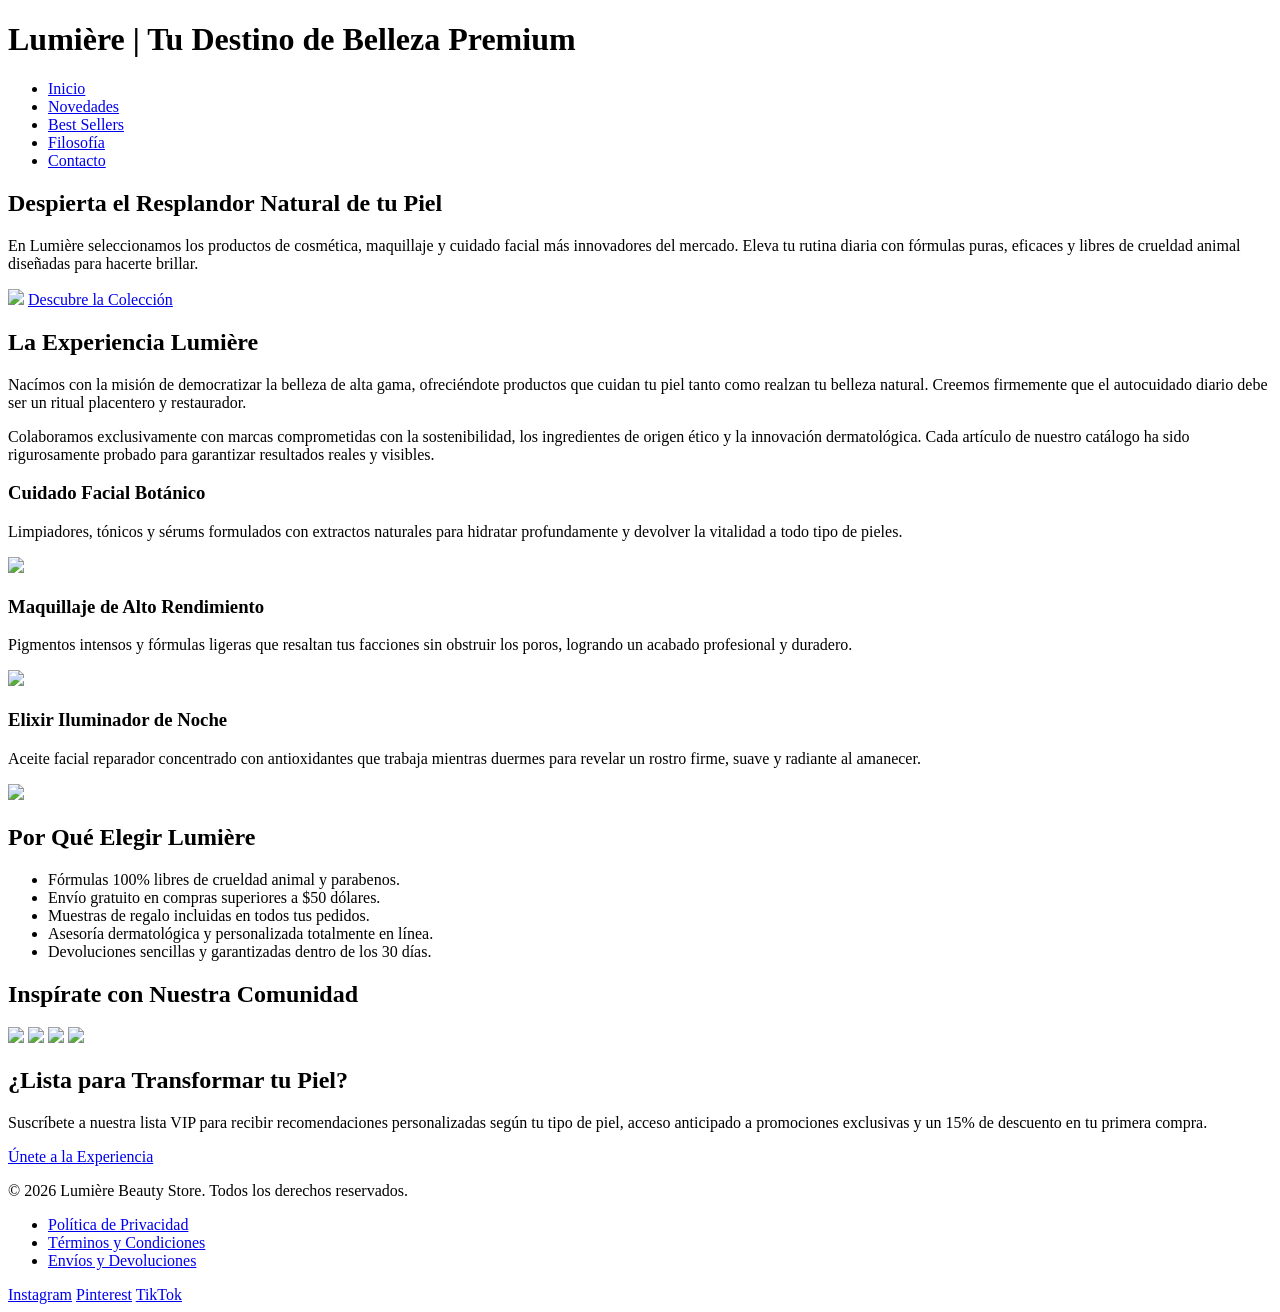
==== index.html @ 3237c7e6 "Add files via upload" ====
<!DOCTYPE html>
<html lang="es">
<head>
    <title>Lumière Beauty Store | Cosmética Premium y Cuidado Facial</title>
    <meta charset="utf-8">
    <link rel="icon" type="image/x-icon" href="/Users/isabellacalzada/Downloads/1PA4/imagenes/pestana.png">
    <meta name="description" content="Descubre productos de belleza, maquillaje y cuidado de la piel premium en Lumière. Revela tu resplandor natural con marcas exclusivas.">
    <meta name="keywords" content="belleza, maquillaje, cuidado de la piel, cosméticos premium, belleza limpia, skincare, sérums, labiales, rutinas faciales, cosmética natural">
    <meta name="viewport" content="width=device-width, initial-scale=1.0">
    <meta name="author" content="Isabella Calzada Ronquillo">
    <link rel="stylesheet" href="stylesheet.css">
</head>
<body>
    <header>
        <h1>Lumière | Tu Destino de Belleza Premium</h1>
        <nav>
            <ul>
                <li><a href="#inicio">Inicio</a></li>
                <li><a href="#novedades">Novedades</a></li>
                <li><a href="#bestsellers">Best Sellers</a></li>
                <li><a href="#filosofia">Filosofía</a></li>
                <li><a href="#contacto">Contacto</a></li>
            </ul>
        </nav>
    </header>

    <main>
        <!-- SECCIÓN HERO / BIENVENIDA -->
        <section id="inicio">
            <h2>Despierta el Resplandor Natural de tu Piel</h2>
            <p>En Lumière seleccionamos los productos de cosmética, maquillaje y cuidado facial más innovadores del mercado. Eleva tu rutina diaria con fórmulas puras, eficaces y libres de crueldad animal diseñadas para hacerte brillar.</p>
            <img src="#" href="imagenes/4c03546e60f621ffc27c9888ca8d1ead.jpg">
            <a href="#bestsellers" class="btn">Descubre la Colección</a>
        </section>

        <!-- SECCIÓN SOBRE NOSOTROS -->
        <section id="filosofia">
            <h2>La Experiencia Lumière</h2>
            <p>Nacímos con la misión de democratizar la belleza de alta gama, ofreciéndote productos que cuidan tu piel tanto como realzan tu belleza natural. Creemos firmemente que el autocuidado diario debe ser un ritual placentero y restaurador.</p>
            <p>Colaboramos exclusivamente con marcas comprometidas con la sostenibilidad, los ingredientes de origen ético y la innovación dermatológica. Cada artículo de nuestro catálogo ha sido rigurosamente probado para garantizar resultados reales y visibles.</p>
        </section>

        <!-- SECCIÓN DE ARTÍCULOS / TARJETAS -->
        <section id="bestsellers">
            <article>
                <h3>Cuidado Facial Botánico</h3>
                <p>Limpiadores, tónicos y sérums formulados con extractos naturales para hidratar profundamente y devolver la vitalidad a todo tipo de pieles.</p>
                <img src="#" href="imagenes/913eb0625ee6544a181ee4e82569eb4c.jpg">
            </article>

            <article>
                <h3>Maquillaje de Alto Rendimiento</h3>
                <p>Pigmentos intensos y fórmulas ligeras que resaltan tus facciones sin obstruir los poros, logrando un acabado profesional y duradero.</p>
                <img src="#" hrf="imagenes/c588f1fe53d2a0239f1650ea42d154e9.jpg">
            </article>

            <article>
                <h3>Elixir Iluminador de Noche</h3>
                <p>Aceite facial reparador concentrado con antioxidantes que trabaja mientras duermes para revelar un rostro firme, suave y radiante al amanecer.</p>
                <img src="#" href="imagenes/750221b7646163452348b482f5197c90.jpg">
            </article>
        </section>

        <!-- SECCIÓN DE LISTA (BENEFICIOS) -->
        <section id="novedades">
            <h2>Por Qué Elegir Lumière</h2>
            <ul>
                <li>Fórmulas 100% libres de crueldad animal y parabenos.</li>
                <li>Envío gratuito en compras superiores a $50 dólares.</li>
                <li>Muestras de regalo incluidas en todos tus pedidos.</li>
                <li>Asesoría dermatológica y personalizada totalmente en línea.</li>
                <li>Devoluciones sencillas y garantizadas dentro de los 30 días.</li>
            </ul>
        </section>

        <!-- SECCIÓN GALERÍA -->
        <section id="galeria">
            <h2>Inspírate con Nuestra Comunidad</h2>
            <div>
                <img src="#" href="/Users/isabellacalzada/Downloads/1PA4/imagenes/cf144bb5e4d10c95e8c64c099334eb7f.jpg">
                <img src="#" href="/Users/isabellacalzada/Downloads/1PA4/imagenes/abc7ba93733a7ad544b3c2c9cb7d32a9.jpg">
                <img src="#" href="/Users/isabellacalzada/Downloads/1PA4/imagenes/0a27c1de9cbaa02b1a52205fb87a1ec4.jpg">
                <img src="#" href="/Users/isabellacalzada/Downloads/1PA4/imagenes/8c99d8508c13d98e893522ca09185ee6.jpg">
            </div>
        </section>
        <!-- SECCIÓN DE CONTACTO Y CIERRE -->
        <section id="contacto">
            <h2>¿Lista para Transformar tu Piel?</h2>
            <p>Suscríbete a nuestra lista VIP para recibir recomendaciones personalizadas según tu tipo de piel, acceso anticipado a promociones exclusivas y un 15% de descuento en tu primera compra.</p>
            <a href="#" class="btn">Únete a la Experiencia</a>
        </section>
    </main>

    <!-- FOOTER -->
    <footer>
        <p>&copy; 2026 Lumière Beauty Store. Todos los derechos reservados.</p>
        <nav>
            <ul>
                <li><a href="#">Política de Privacidad</a></li>
                <li><a href="#">Términos y Condiciones</a></li>
                <li><a href="#">Envíos y Devoluciones</a></li>
            </ul>
        </nav>
        <div>
            <a href="#">Instagram</a>
            <a href="#">Pinterest</a>
            <a href="#">TikTok</a>
        </div>
    </footer>
</body>
</html>
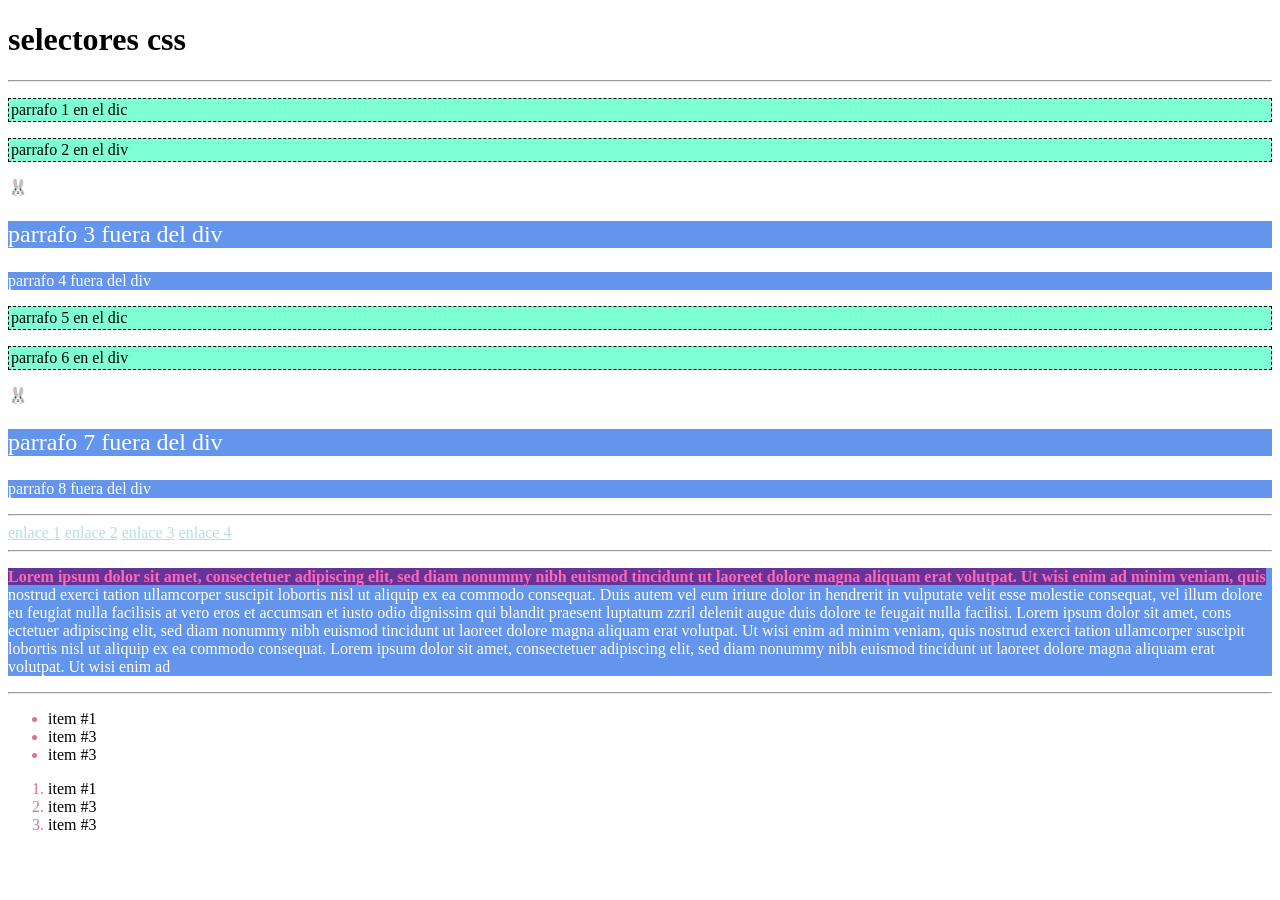
==== commit 027efaa5: "Add files via upload" ====
--- a/index.html
+++ b/index.html
@@ -1,111 +1,46 @@
 <!DOCTYPE html>
-<html lang="es">
-<head>
-    <title>Lumière Beauty Store | Cosmética Premium y Cuidado Facial</title>
-    <meta charset="utf-8">
-    <link rel="icon" type="image/x-icon" href="/Users/isabellacalzada/Downloads/1PA4/imagenes/pestana.png">
-    <meta name="description" content="Descubre productos de belleza, maquillaje y cuidado de la piel premium en Lumière. Revela tu resplandor natural con marcas exclusivas.">
-    <meta name="keywords" content="belleza, maquillaje, cuidado de la piel, cosméticos premium, belleza limpia, skincare, sérums, labiales, rutinas faciales, cosmética natural">
-    <meta name="viewport" content="width=device-width, initial-scale=1.0">
-    <meta name="author" content="Isabella Calzada Ronquillo">
-    <link rel="stylesheet" href="stylesheet.css">
-</head>
-<body>
-    <header>
-        <h1>Lumière | Tu Destino de Belleza Premium</h1>
-        <nav>
-            <ul>
-                <li><a href="#inicio">Inicio</a></li>
-                <li><a href="#novedades">Novedades</a></li>
-                <li><a href="#bestsellers">Best Sellers</a></li>
-                <li><a href="#filosofia">Filosofía</a></li>
-                <li><a href="#contacto">Contacto</a></li>
-            </ul>
-        </nav>
-    </header>
-
-    <main>
-        <!-- SECCIÓN HERO / BIENVENIDA -->
-        <section id="inicio">
-            <h2>Despierta el Resplandor Natural de tu Piel</h2>
-            <p>En Lumière seleccionamos los productos de cosmética, maquillaje y cuidado facial más innovadores del mercado. Eleva tu rutina diaria con fórmulas puras, eficaces y libres de crueldad animal diseñadas para hacerte brillar.</p>
-            <img src="#" href="imagenes/4c03546e60f621ffc27c9888ca8d1ead.jpg">
-            <a href="#bestsellers" class="btn">Descubre la Colección</a>
-        </section>
-
-        <!-- SECCIÓN SOBRE NOSOTROS -->
-        <section id="filosofia">
-            <h2>La Experiencia Lumière</h2>
-            <p>Nacímos con la misión de democratizar la belleza de alta gama, ofreciéndote productos que cuidan tu piel tanto como realzan tu belleza natural. Creemos firmemente que el autocuidado diario debe ser un ritual placentero y restaurador.</p>
-            <p>Colaboramos exclusivamente con marcas comprometidas con la sostenibilidad, los ingredientes de origen ético y la innovación dermatológica. Cada artículo de nuestro catálogo ha sido rigurosamente probado para garantizar resultados reales y visibles.</p>
-        </section>
-
-        <!-- SECCIÓN DE ARTÍCULOS / TARJETAS -->
-        <section id="bestsellers">
-            <article>
-                <h3>Cuidado Facial Botánico</h3>
-                <p>Limpiadores, tónicos y sérums formulados con extractos naturales para hidratar profundamente y devolver la vitalidad a todo tipo de pieles.</p>
-                <img src="#" href="imagenes/913eb0625ee6544a181ee4e82569eb4c.jpg">
-            </article>
-
-            <article>
-                <h3>Maquillaje de Alto Rendimiento</h3>
-                <p>Pigmentos intensos y fórmulas ligeras que resaltan tus facciones sin obstruir los poros, logrando un acabado profesional y duradero.</p>
-                <img src="#" hrf="imagenes/c588f1fe53d2a0239f1650ea42d154e9.jpg">
-            </article>
-
-            <article>
-                <h3>Elixir Iluminador de Noche</h3>
-                <p>Aceite facial reparador concentrado con antioxidantes que trabaja mientras duermes para revelar un rostro firme, suave y radiante al amanecer.</p>
-                <img src="#" href="imagenes/750221b7646163452348b482f5197c90.jpg">
-            </article>
-        </section>
-
-        <!-- SECCIÓN DE LISTA (BENEFICIOS) -->
-        <section id="novedades">
-            <h2>Por Qué Elegir Lumière</h2>
-            <ul>
-                <li>Fórmulas 100% libres de crueldad animal y parabenos.</li>
-                <li>Envío gratuito en compras superiores a $50 dólares.</li>
-                <li>Muestras de regalo incluidas en todos tus pedidos.</li>
-                <li>Asesoría dermatológica y personalizada totalmente en línea.</li>
-                <li>Devoluciones sencillas y garantizadas dentro de los 30 días.</li>
-            </ul>
-        </section>
-
-        <!-- SECCIÓN GALERÍA -->
-        <section id="galeria">
-            <h2>Inspírate con Nuestra Comunidad</h2>
-            <div>
-                <img src="#" href="/Users/isabellacalzada/Downloads/1PA4/imagenes/cf144bb5e4d10c95e8c64c099334eb7f.jpg">
-                <img src="#" href="/Users/isabellacalzada/Downloads/1PA4/imagenes/abc7ba93733a7ad544b3c2c9cb7d32a9.jpg">
-                <img src="#" href="/Users/isabellacalzada/Downloads/1PA4/imagenes/0a27c1de9cbaa02b1a52205fb87a1ec4.jpg">
-                <img src="#" href="/Users/isabellacalzada/Downloads/1PA4/imagenes/8c99d8508c13d98e893522ca09185ee6.jpg">
-            </div>
-        </section>
-        <!-- SECCIÓN DE CONTACTO Y CIERRE -->
-        <section id="contacto">
-            <h2>¿Lista para Transformar tu Piel?</h2>
-            <p>Suscríbete a nuestra lista VIP para recibir recomendaciones personalizadas según tu tipo de piel, acceso anticipado a promociones exclusivas y un 15% de descuento en tu primera compra.</p>
-            <a href="#" class="btn">Únete a la Experiencia</a>
-        </section>
-    </main>
-
-    <!-- FOOTER -->
-    <footer>
-        <p>&copy; 2026 Lumière Beauty Store. Todos los derechos reservados.</p>
-        <nav>
-            <ul>
-                <li><a href="#">Política de Privacidad</a></li>
-                <li><a href="#">Términos y Condiciones</a></li>
-                <li><a href="#">Envíos y Devoluciones</a></li>
-            </ul>
-        </nav>
+<html>
+    <head> 
+        <title>selectores</title>
+        <meta charset="utf-8">
+        <link rel="stylesheet" href="stylesheet.css">
+    </head>
+    <body>
+        <h1>selectores css</h1>
+        <hr/>
         <div>
-            <a href="#">Instagram</a>
-            <a href="#">Pinterest</a>
-            <a href="#">TikTok</a>
+           <p>parrafo 1 en el dic</p>
+           <p>parrafo 2 en el div</p> 
         </div>
-    </footer>
-</body>
+        <p>parrafo 3 fuera del div</p>
+        <p>parrafo 4 fuera del div</p>
+         <div>
+           <p>parrafo 5 en el dic</p>
+           <p>parrafo 6 en el div</p> 
+        </div>
+        <p>parrafo 7 fuera del div</p>
+        <p>parrafo 8 fuera del div</p>
+        <hr/>
+        <a class="link" href="#1">enlace 1</a>
+        <a class="link" href="#2">enlace 2</a>
+        <a class="link" href="#3">enlace 3</a>
+        <a class="link" href="#4">enlace 4</a>
+        <hr/>
+        <p id="lorem">
+            Lorem ipsum dolor sit amet, consectetuer adipiscing elit, sed diam nonummy nibh euismod tincidunt ut laoreet dolore magna aliquam erat volutpat. Ut wisi enim ad minim veniam, quis nostrud exerci tation ullamcorper suscipit lobortis nisl ut aliquip ex ea commodo consequat. Duis autem vel eum iriure dolor in hendrerit in vulputate velit esse molestie consequat, vel illum dolore eu feugiat nulla facilisis at vero eros et accumsan et iusto odio dignissim qui blandit praesent luptatum zzril delenit augue duis dolore te feugait nulla facilisi.
+Lorem ipsum dolor sit amet, cons ectetuer adipiscing elit, sed diam nonummy nibh euismod tincidunt ut laoreet dolore magna aliquam erat volutpat. Ut wisi enim ad minim veniam, quis nostrud exerci tation ullamcorper suscipit lobortis nisl ut aliquip ex ea commodo consequat.
+Lorem ipsum dolor sit amet, consectetuer adipiscing elit, sed diam nonummy nibh euismod tincidunt ut laoreet dolore magna aliquam erat volutpat. Ut wisi enim ad 
+        </p>
+        <hr/>
+        <ul>
+            <li>item #1</li>
+            <li>item #3</li>
+            <li>item #3</li>
+        </ul>
+        <ol>
+            <li>item #1</li>
+            <li>item #3</li>
+            <li>item #3</li>
+        </ol>
+    </body>
 </html>
--- a/stylesheet.css
+++ b/stylesheet.css
@@ -0,0 +1,73 @@
+/* CONBINADOR DESCENDIENTE
+div p {
+    background-color: pink;
+    font-family: 'Franklin Gothic Medium', 'Arial Narrow', Arial, sans-serif;
+    font-weight: bold;
+}*/
+
+div > p {
+    background-color: aquamarine;
+    padding: 2px;
+    border: 1px dashed black;
+}
+
+/* COMBINADOR SIGUIENTE HERMANO */
+
+div + p{
+    background-color: coral;
+    color: cornsilk;
+    font-size: 24px;
+}
+
+div ~ p{
+    background-color: cornflowerblue;
+    color: white;
+}
+
+.link:hover{
+    color : plum;
+}
+
+.link:link{
+    color: powderblue;
+}
+
+.link:focus{
+    font-weight: bold;
+}
+
+.link:active{
+    color: violet;
+}
+
+.link:visited{
+    color: paleturquoise;
+}
+
+#lorem::first-line {
+    font-weight: bold;
+    background-color: rebeccapurple;
+    color:hotpink;
+}
+
+#lorem::firt-letter{
+    font-weight: bold;
+    font-size: 50px;
+}
+
+dic::before{
+    content: "🐞";
+}
+
+div::after{
+    content: "🐰";
+}
+
+::marker{
+    color: palevioletred;
+}
+
+::selection{
+    background-color: khaki;
+    color: seagreen;
+}
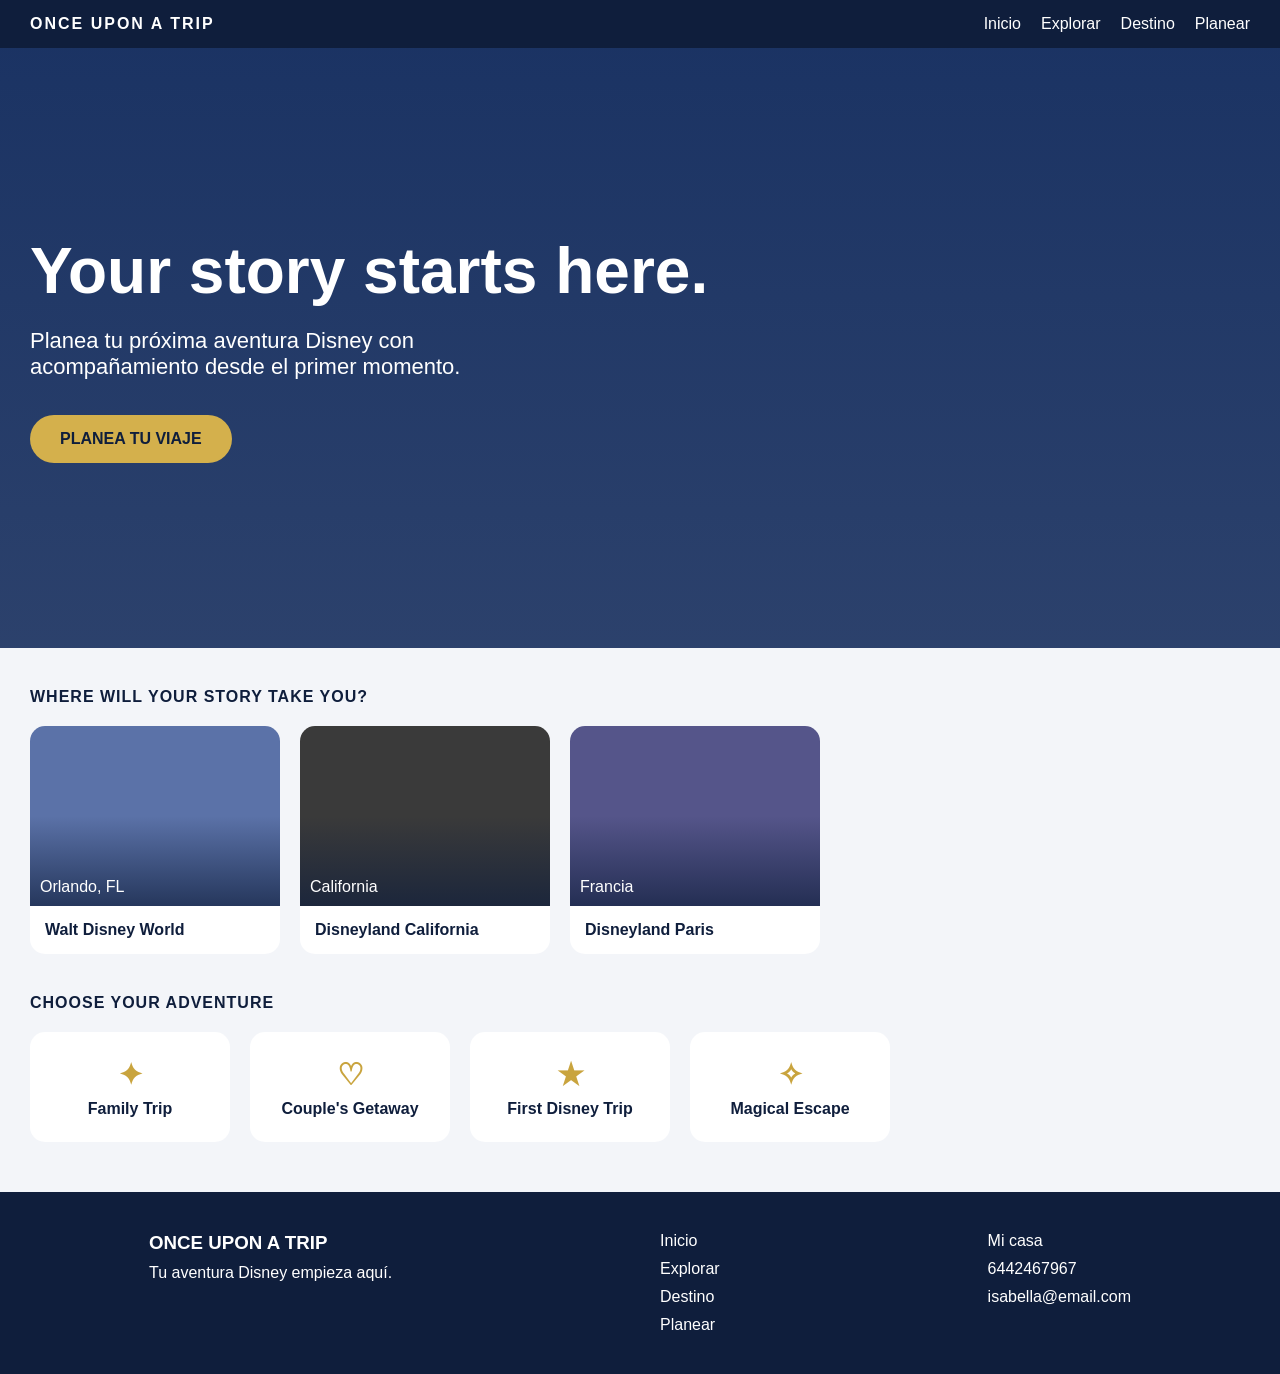
==== commit 16101d0e: "Add files via upload" ====
--- a/index.html
+++ b/index.html
@@ -1,46 +1,95 @@
 <!DOCTYPE html>
 <html>
-    <head> 
-        <title>selectores</title>
-        <meta charset="utf-8">
-        <link rel="stylesheet" href="stylesheet.css">
+    <head>
+    <title>Once Upon a Trip</title>
+    <meta charset="utf-8">
+    <meta name="viewport" content="width=device-width, initial-scale=1">
+    <meta name="description" content="pagina de inicio de una agencia de viajes Disney">
+    <meta name="keywords" content="html, css, flexbox, viajes, disney">
+    <meta name="author" content="isabella calzada ronquillo">
+    <link rel="stylesheet" href="stylesheet.css">
     </head>
     <body>
-        <h1>selectores css</h1>
-        <hr/>
-        <div>
-           <p>parrafo 1 en el dic</p>
-           <p>parrafo 2 en el div</p> 
-        </div>
-        <p>parrafo 3 fuera del div</p>
-        <p>parrafo 4 fuera del div</p>
-         <div>
-           <p>parrafo 5 en el dic</p>
-           <p>parrafo 6 en el div</p> 
-        </div>
-        <p>parrafo 7 fuera del div</p>
-        <p>parrafo 8 fuera del div</p>
-        <hr/>
-        <a class="link" href="#1">enlace 1</a>
-        <a class="link" href="#2">enlace 2</a>
-        <a class="link" href="#3">enlace 3</a>
-        <a class="link" href="#4">enlace 4</a>
-        <hr/>
-        <p id="lorem">
-            Lorem ipsum dolor sit amet, consectetuer adipiscing elit, sed diam nonummy nibh euismod tincidunt ut laoreet dolore magna aliquam erat volutpat. Ut wisi enim ad minim veniam, quis nostrud exerci tation ullamcorper suscipit lobortis nisl ut aliquip ex ea commodo consequat. Duis autem vel eum iriure dolor in hendrerit in vulputate velit esse molestie consequat, vel illum dolore eu feugiat nulla facilisis at vero eros et accumsan et iusto odio dignissim qui blandit praesent luptatum zzril delenit augue duis dolore te feugait nulla facilisi.
-Lorem ipsum dolor sit amet, cons ectetuer adipiscing elit, sed diam nonummy nibh euismod tincidunt ut laoreet dolore magna aliquam erat volutpat. Ut wisi enim ad minim veniam, quis nostrud exerci tation ullamcorper suscipit lobortis nisl ut aliquip ex ea commodo consequat.
-Lorem ipsum dolor sit amet, consectetuer adipiscing elit, sed diam nonummy nibh euismod tincidunt ut laoreet dolore magna aliquam erat volutpat. Ut wisi enim ad 
-        </p>
-        <hr/>
-        <ul>
-            <li>item #1</li>
-            <li>item #3</li>
-            <li>item #3</li>
-        </ul>
-        <ol>
-            <li>item #1</li>
-            <li>item #3</li>
-            <li>item #3</li>
-        </ol>
+
+        <header>
+            <div id="logo">ONCE UPON A TRIP</div>
+            <nav>
+                <a href="index.html">Inicio</a>
+                <a href="index2.html">Explorar</a>
+                <a href="index3.html">Destino</a>
+                <a href="index4.html">Planear</a>
+            </nav>
+        </header>
+
+        <section id="hero">
+            <h1>Your story starts here.</h1>
+            <p>Planea tu próxima aventura Disney con acompañamiento desde el primer momento.</p>
+            <a href="index4.html" class="boton">PLANEA TU VIAJE</a>
+        </section>
+
+        <section id="destinos">
+            <h2>WHERE WILL YOUR STORY TAKE YOU?</h2>
+            <div class="fila">
+                <div class="tarjeta">
+                    <div class="foto walt">
+                        <p>Orlando, FL</p>
+                    </div>
+                    <h3>Walt Disney World</h3>
+                </div>
+                <div class="tarjeta">
+                    <div class="foto california">
+                        <p>California</p>
+                    </div>
+                    <h3>Disneyland California</h3>
+                </div>
+                <div class="tarjeta">
+                    <div class="foto paris">
+                        <p>Francia</p>
+                    </div>
+                    <h3>Disneyland Paris</h3>
+                </div>
+            </div>
+        </section>
+
+        <section id="aventuras">
+            <h2>CHOOSE YOUR ADVENTURE</h2>
+            <div class="fila">
+                <div class="aventura">
+                    <span>✦</span>
+                    <p>Family Trip</p>
+                </div>
+                <div class="aventura">
+                    <span>♡</span>
+                    <p>Couple's Getaway</p>
+                </div>
+                <div class="aventura">
+                    <span>★</span>
+                    <p>First Disney Trip</p>
+                </div>
+                <div class="aventura">
+                    <span>✧</span>
+                    <p>Magical Escape</p>
+                </div>
+            </div>
+        </section>
+
+        <footer id="contacto">
+            <div id="col-1">
+                <h3>ONCE UPON A TRIP</h3>
+                <p>Tu aventura Disney empieza aquí.</p>
+            </div>
+            <div id="col-2">
+                <a href="index.html">Inicio</a>
+                <a href="index2.html">Explorar</a>
+                <a href="index3.html">Destino</a>
+                <a href="index4.html">Planear</a>
+            </div>
+            <div id="col-3">
+                <p>Mi casa</p>
+                <p>6442467967</p>
+                <p>isabella@email.com</p>
+            </div>
+        </footer>
+
     </body>
-</html>+</html>
--- a/stylesheet.css
+++ b/stylesheet.css
@@ -1,73 +1,180 @@
-/* CONBINADOR DESCENDIENTE
-div p {
-    background-color: pink;
-    font-family: 'Franklin Gothic Medium', 'Arial Narrow', Arial, sans-serif;
-    font-weight: bold;
-}*/
-
-div > p {
-    background-color: aquamarine;
-    padding: 2px;
-    border: 1px dashed black;
+* {
+    box-sizing: border-box;
+    margin: 0;
+    padding: 0;
 }
 
-/* COMBINADOR SIGUIENTE HERMANO */
-
-div + p{
-    background-color: coral;
-    color: cornsilk;
-    font-size: 24px;
+body {
+    font-family: Arial, sans-serif;
+    background-color: #f3f5f9;
+    color: #0f1e3c;
 }
 
-div ~ p{
-    background-color: cornflowerblue;
+a {
+    text-decoration: none;
+    color: inherit;
+}
+
+header {
+    display: flex;
+    flex-flow: wrap row;
+    justify-content: space-between;
+    align-items: center;
+    background-color: #0f1e3c;
+    color: white;
+    padding: 15px 30px;
+}
+
+#logo {
+    font-weight: bold;
+    letter-spacing: 2px;
+}
+
+nav {
+    display: flex;
+    flex-flow: wrap row;
+    gap: 20px;
+}
+
+nav a:hover {
+    color: #d4b04c;
+}
+
+#hero {
+    background-image: linear-gradient(rgba(27, 53, 105, 0.4), rgba(69, 88, 126, 0.4)), url("imagenes/hero.jpg");
+    background-color: #1b3260;
+    background-size: cover;
+    background-position: center;
+    color: white;
+    min-height: 600px;
+    display: flex;
+    flex-flow: column;
+    justify-content: center;
+    align-items: flex-start;
+    padding: 80px 30px;
+}
+
+#hero h1 {
+    font-size: 64px;
+    margin-bottom: 20px;
+}
+
+#hero p {
+    font-size: 22px;
+    margin-bottom: 35px;
+    max-width: 550px;
+}
+.boton {
+    display: inline-block;
+    background-color: #d4b04c;
+    color: #0f1e3c;
+    font-weight: bold;
+    padding: 15px 30px;
+    border-radius: 30px;
+}
+
+.boton:hover {
+    background-color: #e6c766;
+}
+
+#destinos, #aventuras {
+    padding: 40px 30px 0 30px;
+}
+
+h2 {
+    font-size: 16px;
+    letter-spacing: 1px;
+    margin-bottom: 20px;
+}
+
+.fila {
+    display: flex;
+    flex-flow: wrap row;
+    gap: 20px;
+}
+
+.tarjeta {
+    width: 250px;
+    background-color: white;
+    border-radius: 15px;
+    overflow: hidden;
+}
+
+.foto {
+    height: 180px;
+    background-size: cover;
+    background-position: center;
+    display: flex;
+    align-items: flex-end;
+    padding: 10px;
     color: white;
 }
 
-.link:hover{
-    color : plum;
+.walt {
+    background-image: linear-gradient(rgba(0, 0, 0, 0) 50%, rgba(15, 30, 60, 0.7)), url("imagenes/walt-disney-world.jpg");
+    background-color: #5b72a8;
 }
 
-.link:link{
-    color: powderblue;
+.california {
+    background-image: linear-gradient(rgba(0, 0, 0, 0) 50%, rgba(15, 30, 60, 0.7)), url("imagenes/disneyland-california.jpg");
+    background-color: #3a3a3a;
 }
 
-.link:focus{
+.paris {
+    background-image: linear-gradient(rgba(0, 0, 0, 0) 50%, rgba(15, 30, 60, 0.7)), url("imagenes/disneyland-paris.jpg");
+    background-color: #55558a;
+}
+
+.tarjeta h3 {
+    padding: 15px;
+    font-size: 16px;
+}
+
+.aventura {
+    width: 200px;
+    height: 110px;
+    background-color: white;
+    border-radius: 15px;
+    display: flex;
+    flex-flow: column;
+    justify-content: center;
+    align-items: center;
+    gap: 8px;
     font-weight: bold;
 }
 
-.link:active{
-    color: violet;
+.aventura span {
+    font-size: 30px;
+    color: #c9a43e;
 }
 
-.link:visited{
-    color: paleturquoise;
+footer {
+    display: flex;
+    flex-flow: wrap row;
+    justify-content: space-around;
+    background-color: #0f1e3c;
+    color: white;
+    margin-top: 50px;
+    padding: 40px 30px;
+    gap: 30px;
 }
 
-#lorem::first-line {
-    font-weight: bold;
-    background-color: rebeccapurple;
-    color:hotpink;
+#col-1 h3 {
+    margin-bottom: 10px;
 }
 
-#lorem::firt-letter{
-    font-weight: bold;
-    font-size: 50px;
+#col-2 {
+    display: flex;
+    flex-flow: column;
+    gap: 10px;
 }
 
-dic::before{
-    content: "🐞";
+#col-2 a:hover {
+    color: #d4b04c;
 }
 
-div::after{
-    content: "🐰";
+#col-3 {
+    display: flex;
+    flex-flow: column;
+    gap: 10px;
 }
-
-::marker{
-    color: palevioletred;
-}
-
-::selection{
-    background-color: khaki;
-    color: seagreen;
-}
